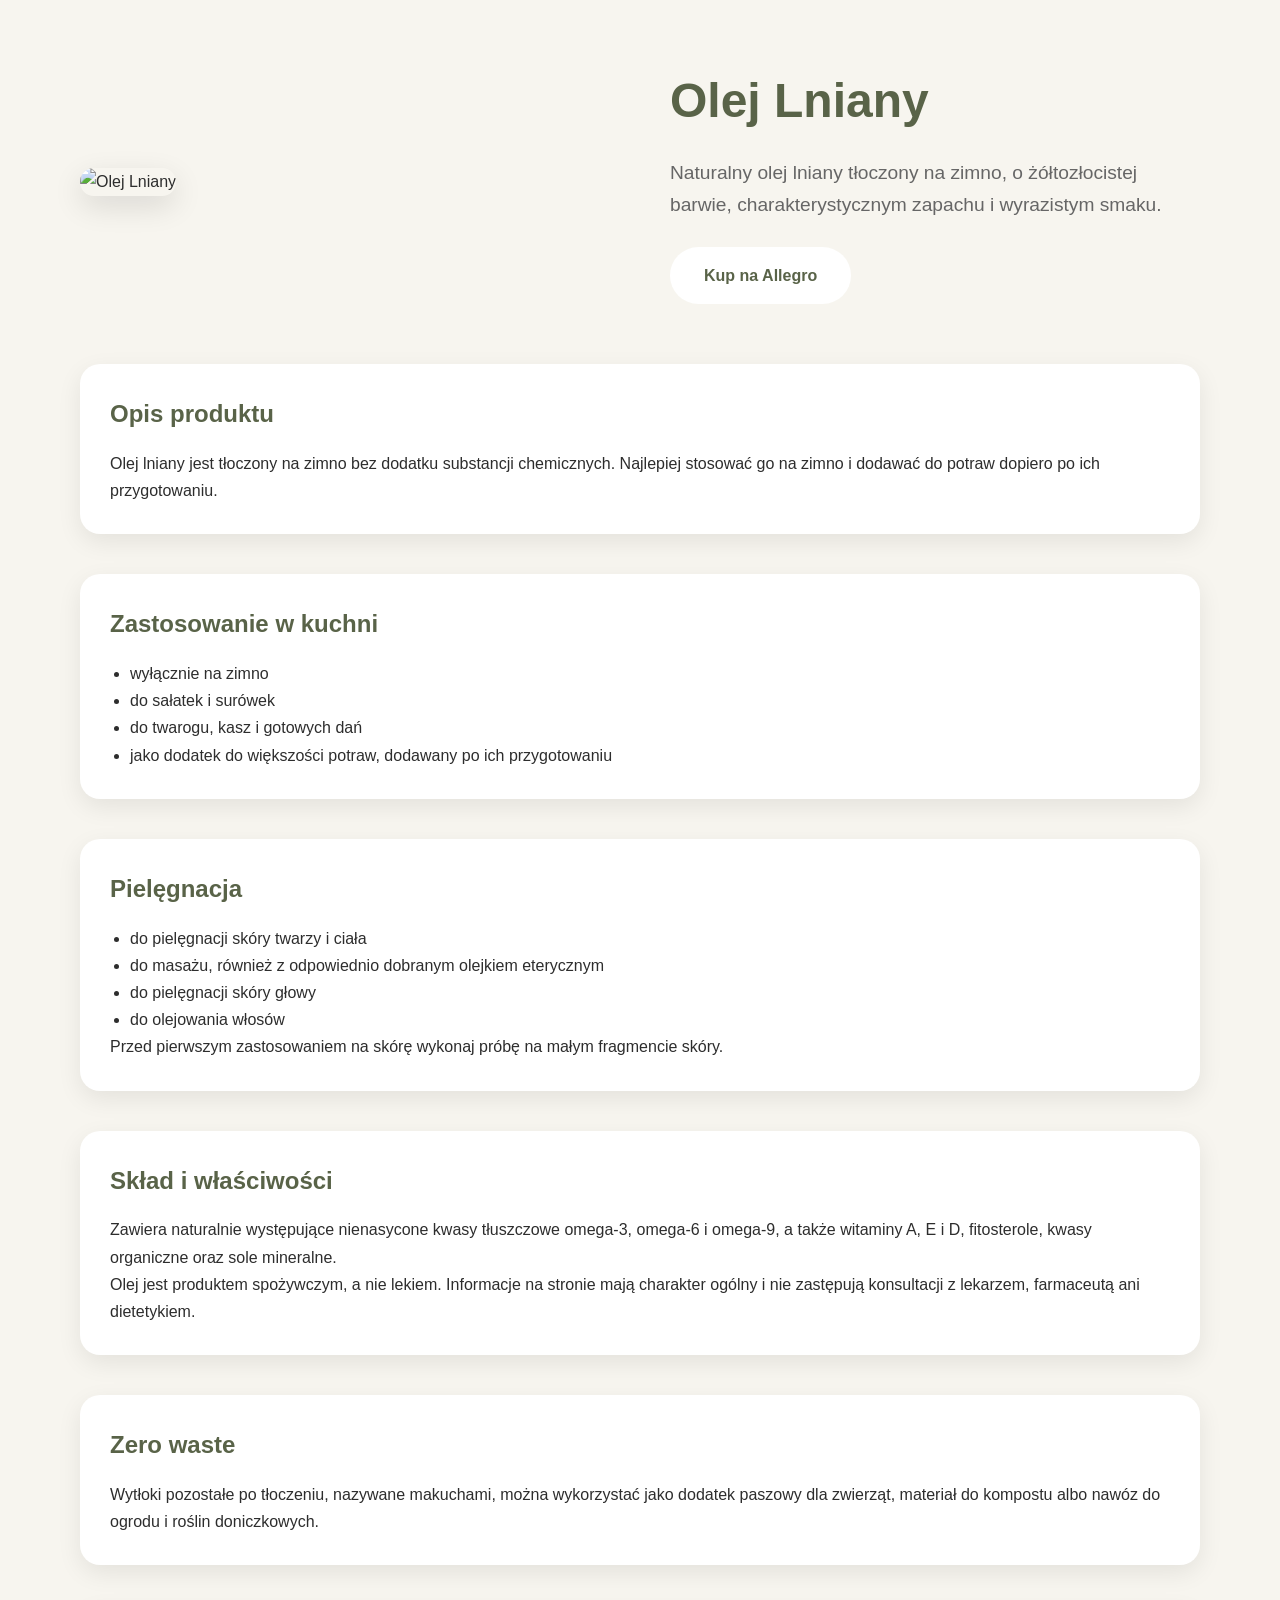
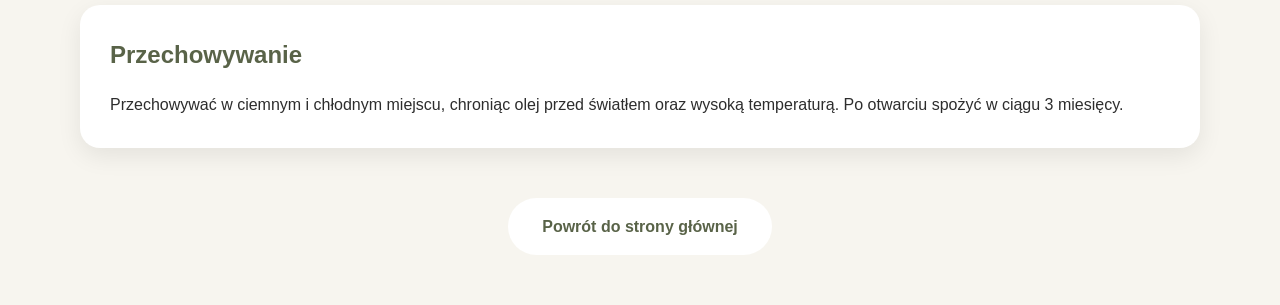
==== Produkty/len.html @ 38ca4728 "dodano olej lniany" ====
<!DOCTYPE html>
<html lang="pl">
<head>
<meta charset="UTF-8">
<meta name="viewport" content="width=device-width, initial-scale=1.0">
<meta name="description" content="Naturalny olej lniany tłoczony na zimno. Do stosowania na zimno w kuchni oraz do pielęgnacji skóry i włosów.">
<title>Olej Lniany | Natural Oil</title>
<link rel="stylesheet" href="../style.css">
<style>
.product-hero{max-width:1200px;margin:60px auto;padding:0 40px;display:grid;grid-template-columns:1fr 1fr;gap:60px;align-items:center}
.product-image img{width:100%;border-radius:20px;box-shadow:0 10px 30px rgba(0,0,0,.12)}
.product-info h1{font-size:3rem;margin-bottom:15px;color:#596348}
.product-subtitle{font-size:1.2rem;margin-bottom:25px;color:#666}
.product-section{max-width:1200px;margin:0 auto 40px auto;padding:0 40px}
.product-box{background:white;padding:30px;border-radius:20px;box-shadow:0 8px 25px rgba(0,0,0,.08)}
.product-box h2{margin-bottom:15px;color:#596348}
.product-box ul{padding-left:20px}
.back-link{text-align:center;margin:50px}
@media(max-width:900px){.product-hero{grid-template-columns:1fr;gap:30px}.product-info h1{font-size:2.2rem}}
</style>
</head>
<body>
<section class="product-hero">
<div class="product-image">
<img src="../Zdjecia_produktow/Len_250.jpg" alt="Olej Lniany">
</div>
<div class="product-info">
<h1>Olej Lniany</h1>
<p class="product-subtitle">Naturalny olej lniany tłoczony na zimno, o żółtozłocistej barwie, charakterystycznym zapachu i wyrazistym smaku.</p>
<a class="btn" href="https://allegro.pl/uzytkownik/JarekGlazer" target="_blank" rel="noopener noreferrer">
Kup na Allegro
</a>
</div>
</section>
<section class="product-section">
<div class="product-box">
<h2>Opis produktu</h2>
<p>Olej lniany jest tłoczony na zimno bez dodatku substancji chemicznych. Najlepiej stosować go na zimno i dodawać do potraw dopiero po ich przygotowaniu.</p>
</div>
</section>
<section class="product-section">
<div class="product-box">
<h2>Zastosowanie w kuchni</h2>
<ul>
<li>wyłącznie na zimno</li>
<li>do sałatek i surówek</li>
<li>do twarogu, kasz i gotowych dań</li>
<li>jako dodatek do większości potraw, dodawany po ich przygotowaniu</li>
</ul>
</div>
</section>
<section class="product-section">
<div class="product-box">
<h2>Pielęgnacja</h2>
<ul>
<li>do pielęgnacji skóry twarzy i ciała</li>
<li>do masażu, również z odpowiednio dobranym olejkiem eterycznym</li>
<li>do pielęgnacji skóry głowy</li>
<li>do olejowania włosów</li>
</ul>
<p>Przed pierwszym zastosowaniem na skórę wykonaj próbę na małym fragmencie skóry.</p>
</div>
</section>
<section class="product-section">
<div class="product-box">
<h2>Skład i właściwości</h2>
<p>Zawiera naturalnie występujące nienasycone kwasy tłuszczowe omega-3, omega-6 i omega-9, a także witaminy A, E i D, fitosterole, kwasy organiczne oraz sole mineralne.</p>
<p>Olej jest produktem spożywczym, a nie lekiem. Informacje na stronie mają charakter ogólny i nie zastępują konsultacji z lekarzem, farmaceutą ani dietetykiem.</p>
</div>
</section>
<section class="product-section">
<div class="product-box">
<h2>Zero waste</h2>
<p>Wytłoki pozostałe po tłoczeniu, nazywane makuchami, można wykorzystać jako dodatek paszowy dla zwierząt, materiał do kompostu albo nawóz do ogrodu i roślin doniczkowych.</p>
</div>
</section>
<section class="product-section">
<div class="product-box">
<h2>Przechowywanie</h2>
<p>Przechowywać w ciemnym i chłodnym miejscu, chroniąc olej przed światłem oraz wysoką temperaturą. Po otwarciu spożyć w ciągu 3 miesięcy.</p>
</div>
</section>
<div class="back-link">
<a class="btn" href="../index.html">Powrót do strony głównej</a>
</div>
</body>
</html>
---- style.css ----
/* Natural Oil - style.css */

:root {
    --green: #87906d;
    --green-dark: #596348;
    --cream: #f7f5ef;
    --text: #2d2d2d;
    --white: #ffffff;
    --footer: #48533b;
}

* {
    margin: 0;
    padding: 0;
    box-sizing: border-box;
}

html {
    scroll-behavior: smooth;
}

body {
    font-family: "Inter", Arial, sans-serif;
    background: var(--cream);
    color: var(--text);
    line-height: 1.7;
}

header {
    min-height: 100vh;
    background:
        linear-gradient(rgba(0, 0, 0, 0.45), rgba(0, 0, 0, 0.45)),
        url("Zdjecia_produktow/slonecznik_250.JPG") center / cover no-repeat;
    display: flex;
    align-items: center;
    justify-content: center;
    padding: 40px 20px;
    color: var(--white);
    text-align: center;
}

.hero {
    width: 100%;
    max-width: 900px;
}

.hero-logo {
    width: 180px;
    height: 180px;
    margin-bottom: 25px;
    object-fit: cover;
    border: 5px solid rgba(255, 255, 255, 0.35);
    border-radius: 50%;
    box-shadow: 0 10px 30px rgba(0, 0, 0, 0.25);
}

.hero h1 {
    margin-bottom: 10px;
    font-family: "Playfair Display", Georgia, serif;
    font-size: 4.5rem;
    line-height: 1.15;
}

.hero p {
    margin-bottom: 35px;
    font-size: 1.3rem;
}

.btn {
    display: inline-block;
    padding: 15px 34px;
    border-radius: 40px;
    background: var(--white);
    color: var(--green-dark);
    font-weight: 600;
    text-decoration: none;
    transition: transform 0.25s ease, box-shadow 0.25s ease;
}

.btn:hover,
.btn:focus-visible {
    transform: translateY(-3px);
    box-shadow: 0 10px 24px rgba(0, 0, 0, 0.18);
}

section {
    padding: 80px 10%;
}

.title {
    margin-bottom: 35px;
    color: var(--green-dark);
    font-family: "Playfair Display", Georgia, serif;
    font-size: 2.6rem;
    line-height: 1.2;
    text-align: center;
}

.about {
    max-width: 900px;
    margin: 0 auto;
    font-size: 1.1rem;
    text-align: center;
}

.products {
    display: grid;
    grid-template-columns: repeat(auto-fit, minmax(240px, 1fr));
    gap: 25px;
    max-width: 1300px;
    margin: 0 auto;
}

.card {
    overflow: hidden;
    border-radius: 18px;
    background: var(--white);
    box-shadow: 0 8px 24px rgba(0, 0, 0, 0.08);
    transition: transform 0.25s ease, box-shadow 0.25s ease;
}

.card:hover {
    transform: translateY(-5px);
    box-shadow: 0 14px 32px rgba(0, 0, 0, 0.12);
}

.card img {
    display: block;
    width: 100%;
    height: 320px;
    object-fit: cover;
}

.card > div,
.card-content {
    padding: 20px;
}

.card h3 {
    margin-bottom: 8px;
    color: var(--green-dark);
}

.shop {
    background: var(--green);
    color: var(--white);
    text-align: center;
}

.shop .title {
    color: var(--white);
}

.shop p {
    margin-bottom: 25px;
}

.contact {
    text-align: center;
}

.contact p {
    margin-bottom: 8px;
}

footer {
    padding: 22px;
    background: var(--footer);
    color: var(--white);
    text-align: center;
}

@media (max-width: 768px) {
    header {
        min-height: 85vh;
    }

    .hero-logo {
        width: 130px;
        height: 130px;
    }

    .hero h1 {
        font-size: 3rem;
    }

    .hero p {
        font-size: 1.05rem;
    }

    section {
        padding: 60px 7%;
    }

    .title {
        font-size: 2rem;
    }

    .card img {
        height: 280px;
    }
}
.product-link {
text-decoration: none;
color: inherit;
display: block;
}
.product-link:hover {
color: inherit;
}
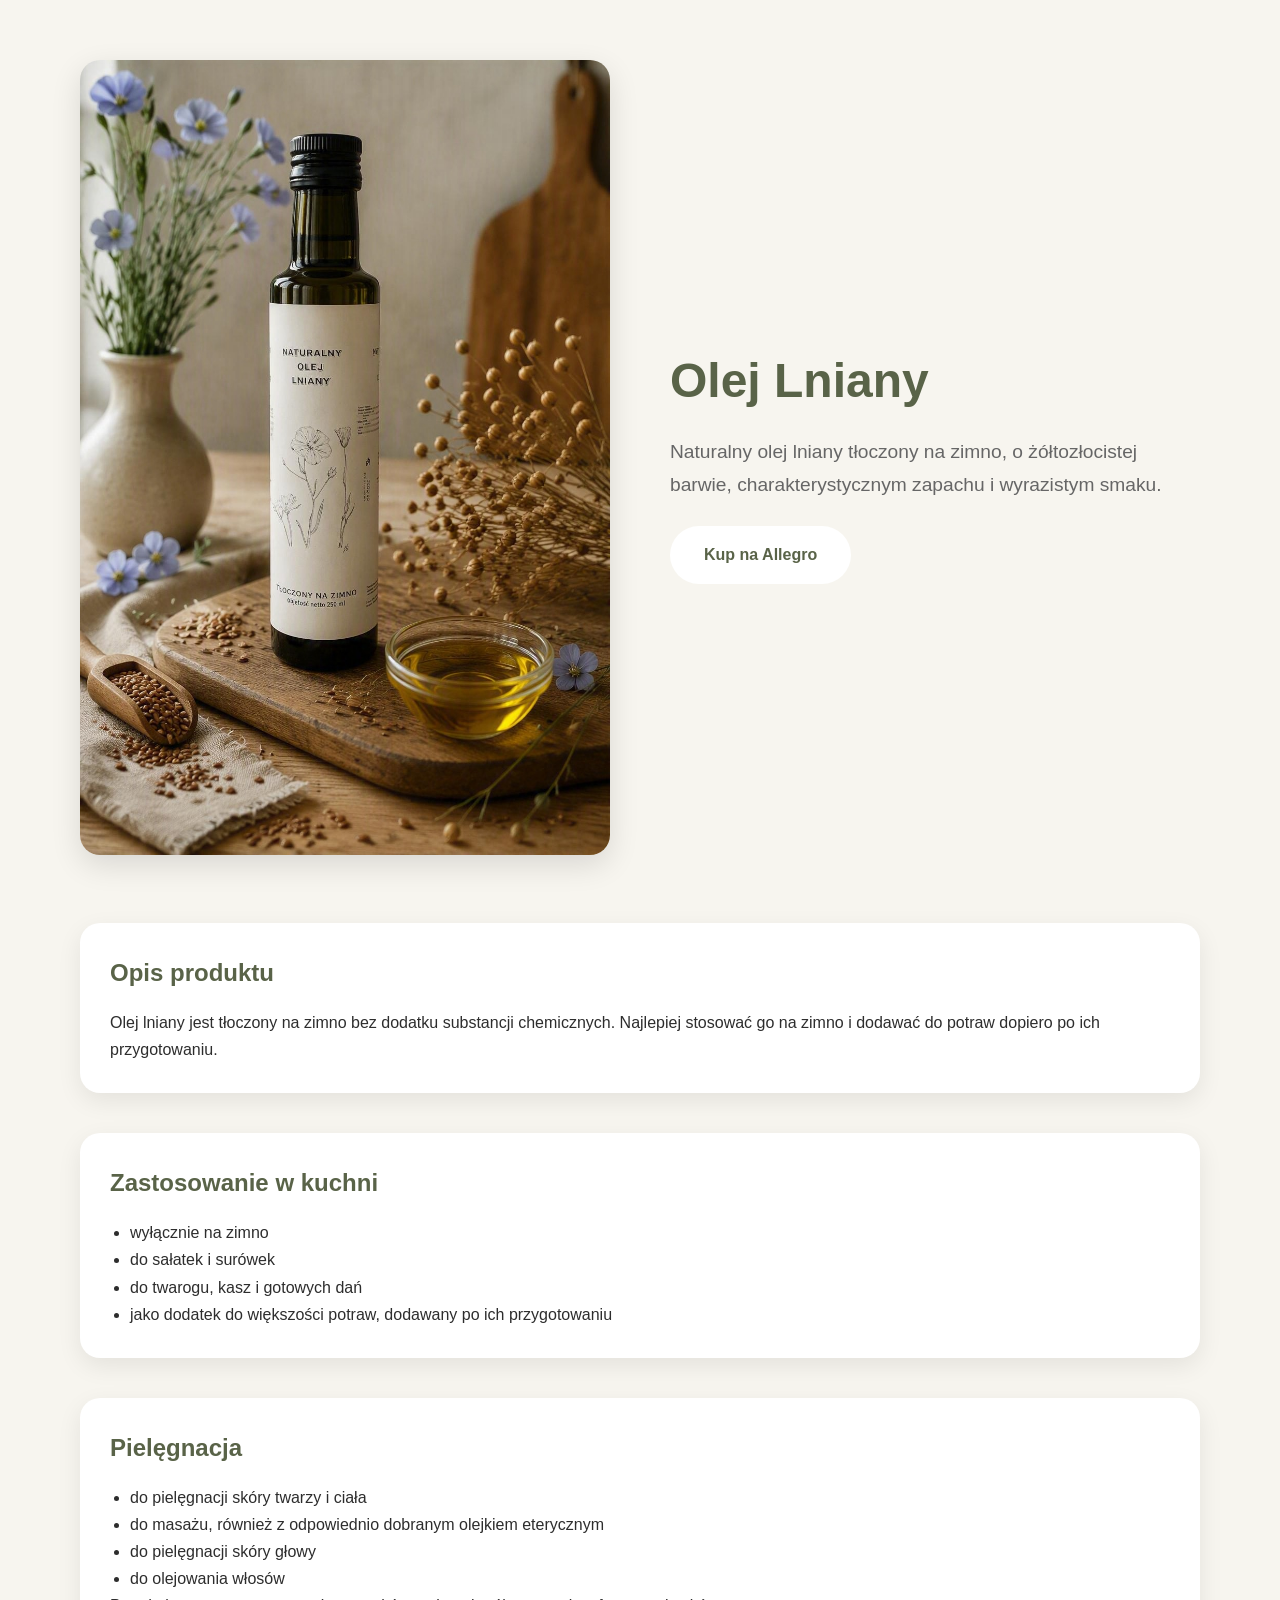
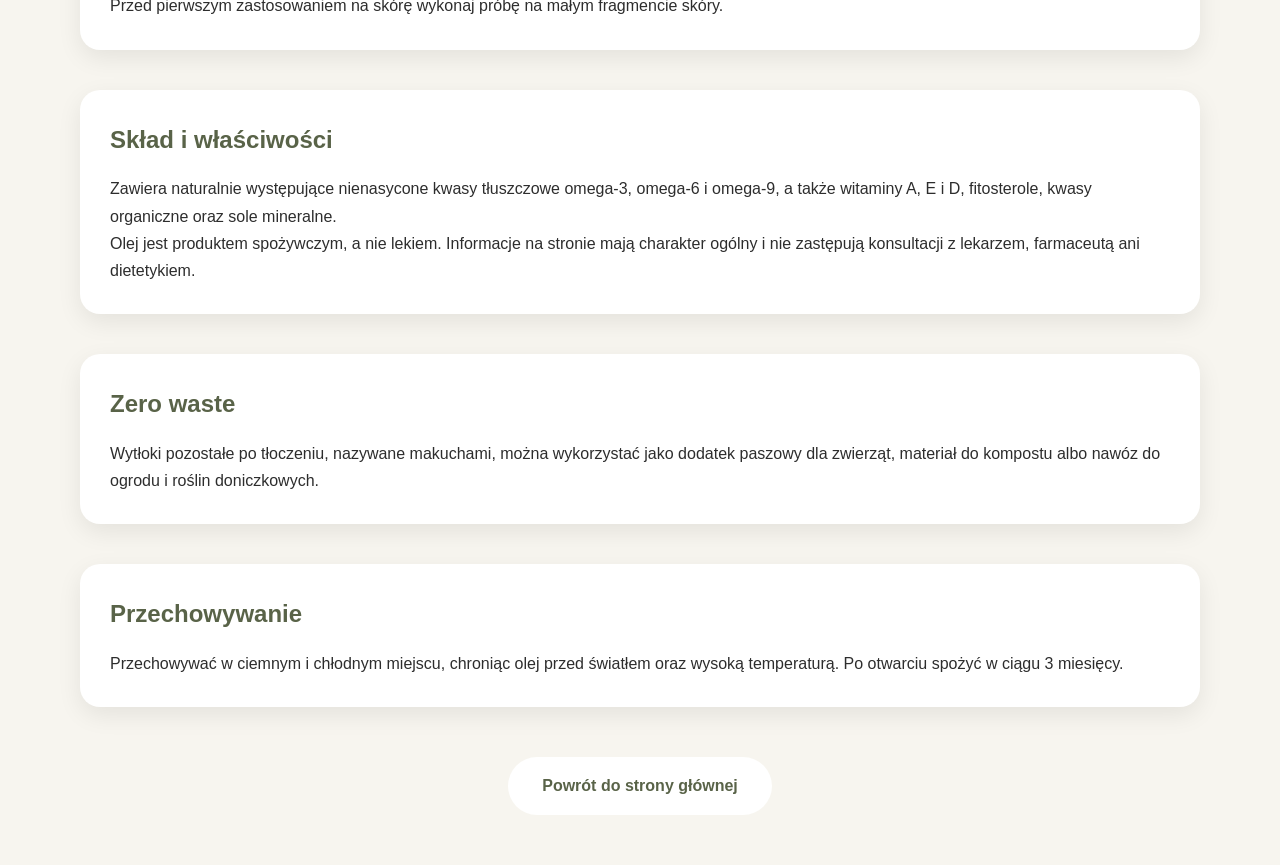
==== commit 17fb0599: "Update len html" ====
--- a/Produkty/len.html
+++ b/Produkty/len.html
@@ -22,7 +22,7 @@
 <body>
 <section class="product-hero">
 <div class="product-image">
-<img src="../Zdjecia_produktow/Len_250.jpg" alt="Olej Lniany">
+<img src="../Zdjecia_produktow/Len_250.JPG" alt="Olej Lniany">
 </div>
 <div class="product-info">
 <h1>Olej Lniany</h1>
